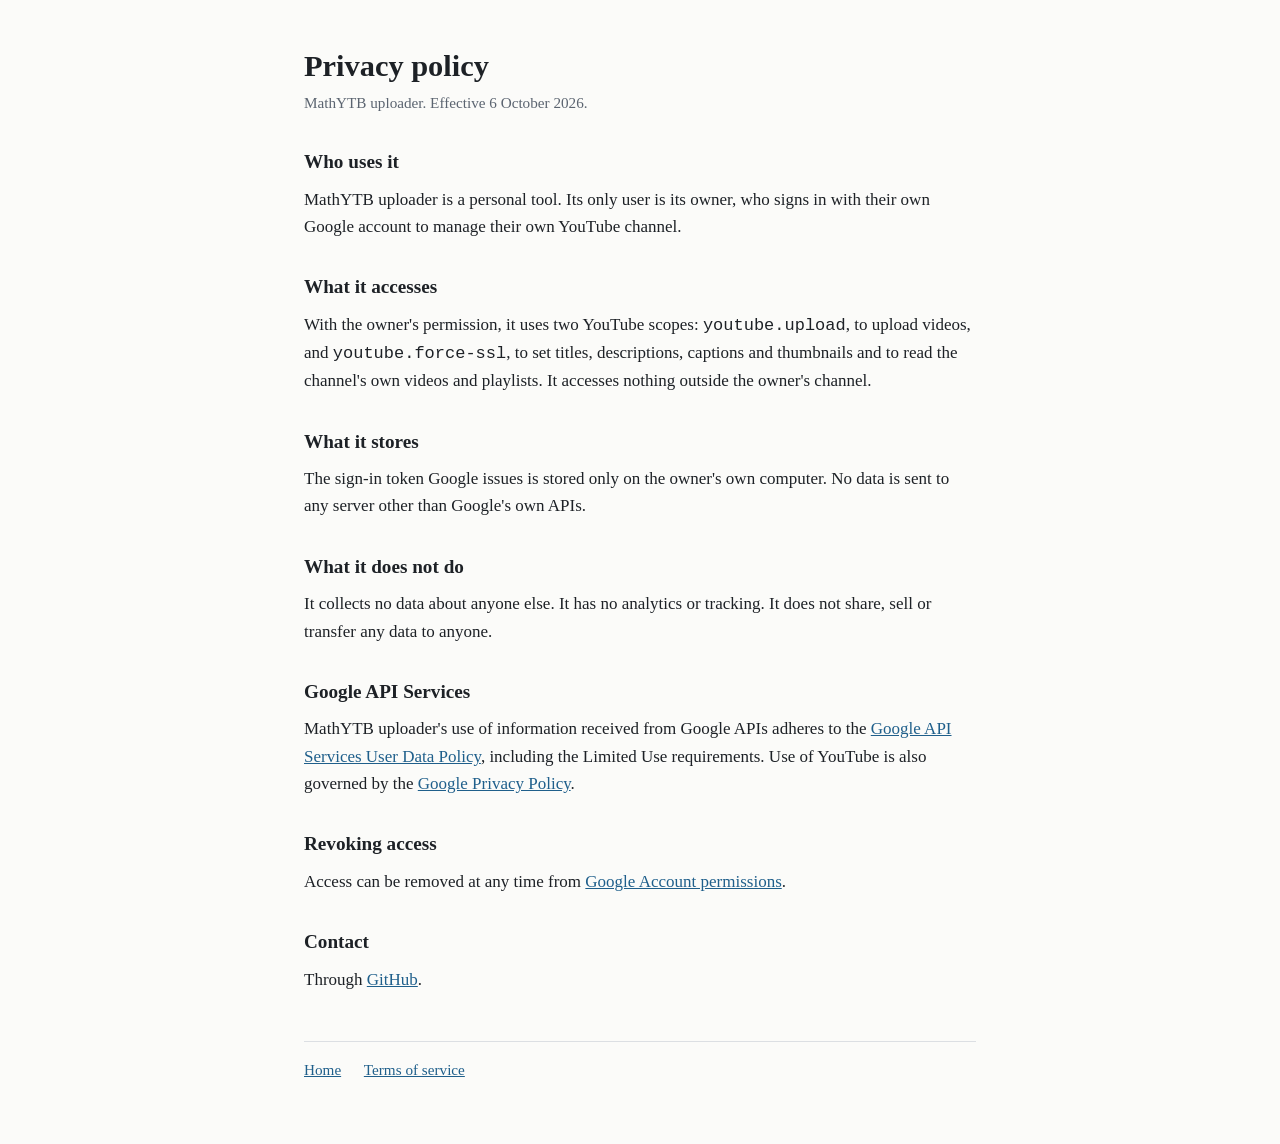
==== privacy.html @ 2e7f6f53 "Home, privacy policy and terms pages for the MathYTB uploader Co-Authored-By: Claude Opus 5.5 <norep" ====
<!doctype html>
<html lang="en">
<head>
<meta charset="utf-8">
<meta name="viewport" content="width=device-width, initial-scale=1">
<title>MathYTB uploader: privacy policy</title>
<link rel="stylesheet" href="style.css">
</head>
<body>
<main>
<h1>Privacy policy</h1>
<p class="meta">MathYTB uploader. Effective 6 October 2026.</p>

<h2>Who uses it</h2>
<p>MathYTB uploader is a personal tool. Its only user is its owner, who
signs in with their own Google account to manage their own YouTube
channel.</p>

<h2>What it accesses</h2>
<p>With the owner's permission, it uses two YouTube scopes:
<code>youtube.upload</code>, to upload videos, and
<code>youtube.force-ssl</code>, to set titles, descriptions, captions and
thumbnails and to read the channel's own videos and playlists. It
accesses nothing outside the owner's channel.</p>

<h2>What it stores</h2>
<p>The sign-in token Google issues is stored only on the owner's own
computer. No data is sent to any server other than Google's own APIs.</p>

<h2>What it does not do</h2>
<p>It collects no data about anyone else. It has no analytics or tracking.
It does not share, sell or transfer any data to anyone.</p>

<h2>Google API Services</h2>
<p>MathYTB uploader's use of information received from Google APIs
adheres to the
<a href="https://developers.google.com/terms/api-services-user-data-policy">Google
API Services User Data Policy</a>, including the Limited Use
requirements. Use of YouTube is also governed by the
<a href="https://policies.google.com/privacy">Google Privacy Policy</a>.</p>

<h2>Revoking access</h2>
<p>Access can be removed at any time from
<a href="https://myaccount.google.com/permissions">Google Account
permissions</a>.</p>

<h2>Contact</h2>
<p>Through <a href="https://github.com/yanghangAI">GitHub</a>.</p>

<nav>
  <a href="index.html">Home</a>
  <a href="terms.html">Terms of service</a>
</nav>
</main>
</body>
</html>
---- style.css ----
:root { --bg: #fbfbf9; --ink: #1d2126; --muted: #5b6470; --rule: #dcdfe3; --link: #1f5f8b; }
@media (prefers-color-scheme: dark) {
  :root { --bg: #15181c; --ink: #e3e6ea; --muted: #9aa3ae; --rule: #2c3138; --link: #8cc0e6; }
}
body { margin: 0; background: var(--bg); color: var(--ink);
       font: 17px/1.6 Georgia, "Times New Roman", serif; }
main { max-width: 42rem; margin: 0 auto; padding: 3rem 1rem 4rem; }
h1 { font-size: 1.9rem; line-height: 1.2; margin: 0 0 .4rem; }
h2 { font-size: 1.2rem; margin: 2rem 0 .4rem; }
p, li { margin: .5rem 0; }
.meta { color: var(--muted); font-size: .95rem; margin: 0 0 2rem; }
a { color: var(--link); }
nav { border-top: 1px solid var(--rule); margin-top: 3rem; padding-top: 1rem; font-size: .95rem; }
nav a { margin-right: 1.2rem; }
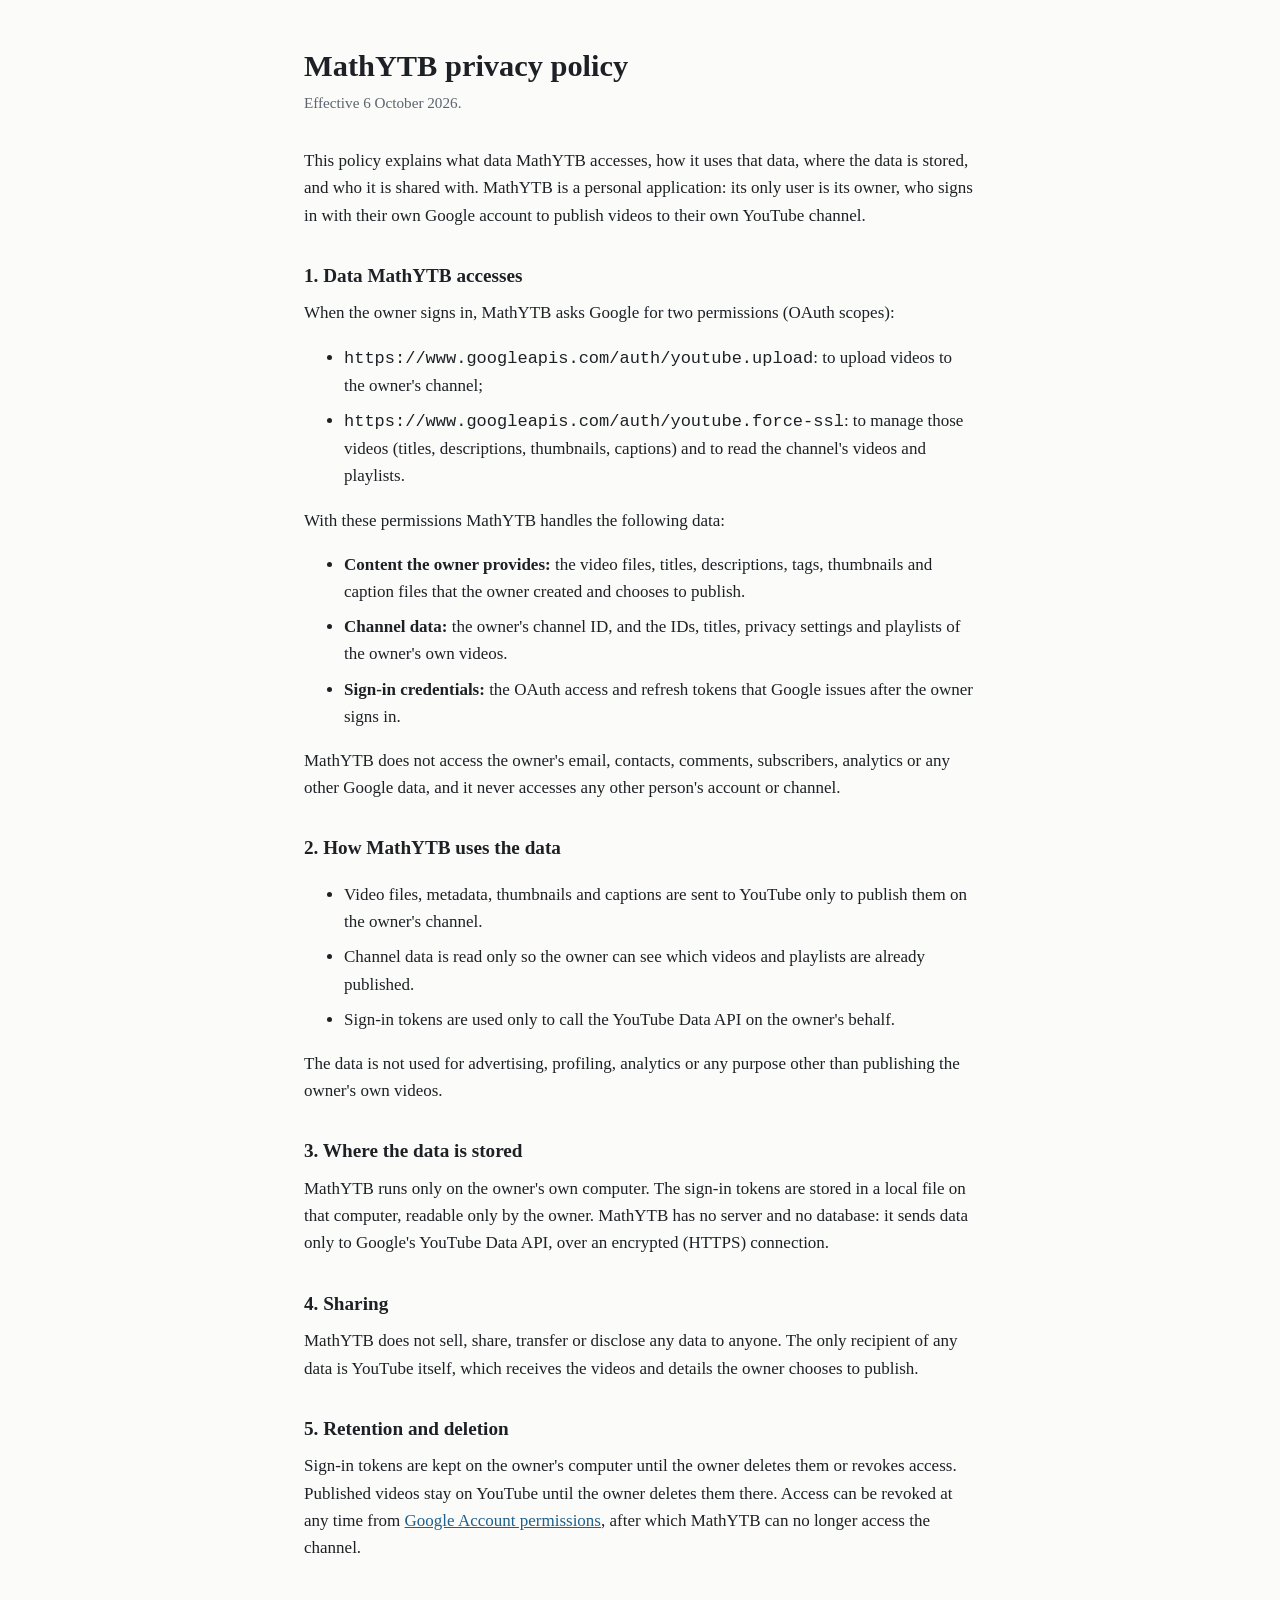
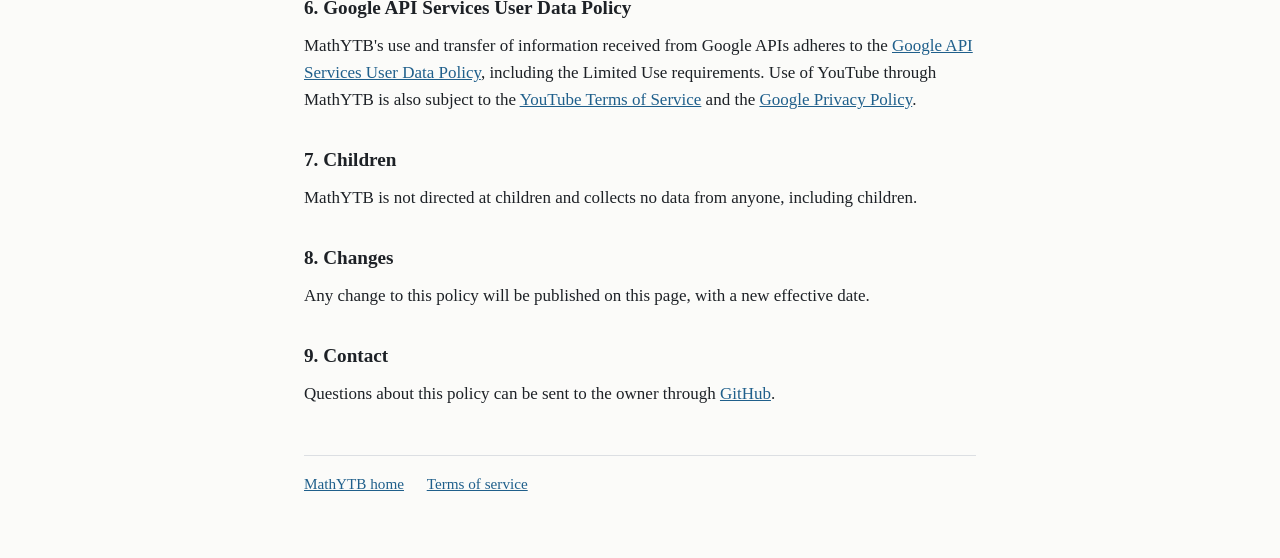
==== commit 84d638fe: "Name the app MathYTB, state its purpose, link the privacy policy, and detail data use Co-Authored-By" ====
--- a/privacy.html
+++ b/privacy.html
@@ -3,53 +3,98 @@
 <head>
 <meta charset="utf-8">
 <meta name="viewport" content="width=device-width, initial-scale=1">
-<title>MathYTB uploader: privacy policy</title>
+<title>MathYTB privacy policy</title>
 <link rel="stylesheet" href="style.css">
 </head>
 <body>
 <main>
-<h1>Privacy policy</h1>
-<p class="meta">MathYTB uploader. Effective 6 October 2026.</p>
+<h1>MathYTB privacy policy</h1>
+<p class="meta">Effective 6 October 2026.</p>
 
-<h2>Who uses it</h2>
-<p>MathYTB uploader is a personal tool. Its only user is its owner, who
-signs in with their own Google account to manage their own YouTube
-channel.</p>
+<p>This policy explains what data MathYTB accesses, how it uses that data,
+where the data is stored, and who it is shared with. MathYTB is a
+personal application: its only user is its owner, who signs in with their
+own Google account to publish videos to their own YouTube channel.</p>
 
-<h2>What it accesses</h2>
-<p>With the owner's permission, it uses two YouTube scopes:
-<code>youtube.upload</code>, to upload videos, and
-<code>youtube.force-ssl</code>, to set titles, descriptions, captions and
-thumbnails and to read the channel's own videos and playlists. It
-accesses nothing outside the owner's channel.</p>
+<h2>1. Data MathYTB accesses</h2>
+<p>When the owner signs in, MathYTB asks Google for two permissions
+(OAuth scopes):</p>
+<ul>
+  <li><code>https://www.googleapis.com/auth/youtube.upload</code>: to
+      upload videos to the owner's channel;</li>
+  <li><code>https://www.googleapis.com/auth/youtube.force-ssl</code>: to
+      manage those videos (titles, descriptions, thumbnails, captions) and
+      to read the channel's videos and playlists.</li>
+</ul>
+<p>With these permissions MathYTB handles the following data:</p>
+<ul>
+  <li><strong>Content the owner provides:</strong> the video files,
+      titles, descriptions, tags, thumbnails and caption files that the
+      owner created and chooses to publish.</li>
+  <li><strong>Channel data:</strong> the owner's channel ID, and the IDs,
+      titles, privacy settings and playlists of the owner's own videos.</li>
+  <li><strong>Sign-in credentials:</strong> the OAuth access and refresh
+      tokens that Google issues after the owner signs in.</li>
+</ul>
+<p>MathYTB does not access the owner's email, contacts, comments,
+subscribers, analytics or any other Google data, and it never accesses
+any other person's account or channel.</p>
 
-<h2>What it stores</h2>
-<p>The sign-in token Google issues is stored only on the owner's own
-computer. No data is sent to any server other than Google's own APIs.</p>
+<h2>2. How MathYTB uses the data</h2>
+<ul>
+  <li>Video files, metadata, thumbnails and captions are sent to YouTube
+      only to publish them on the owner's channel.</li>
+  <li>Channel data is read only so the owner can see which videos and
+      playlists are already published.</li>
+  <li>Sign-in tokens are used only to call the YouTube Data API on the
+      owner's behalf.</li>
+</ul>
+<p>The data is not used for advertising, profiling, analytics or any
+purpose other than publishing the owner's own videos.</p>
 
-<h2>What it does not do</h2>
-<p>It collects no data about anyone else. It has no analytics or tracking.
-It does not share, sell or transfer any data to anyone.</p>
+<h2>3. Where the data is stored</h2>
+<p>MathYTB runs only on the owner's own computer. The sign-in tokens are
+stored in a local file on that computer, readable only by the owner.
+MathYTB has no server and no database: it sends data only to Google's
+YouTube Data API, over an encrypted (HTTPS) connection.</p>
 
-<h2>Google API Services</h2>
-<p>MathYTB uploader's use of information received from Google APIs
+<h2>4. Sharing</h2>
+<p>MathYTB does not sell, share, transfer or disclose any data to anyone.
+The only recipient of any data is YouTube itself, which receives the
+videos and details the owner chooses to publish.</p>
+
+<h2>5. Retention and deletion</h2>
+<p>Sign-in tokens are kept on the owner's computer until the owner
+deletes them or revokes access. Published videos stay on YouTube until the
+owner deletes them there. Access can be revoked at any time from
+<a href="https://myaccount.google.com/permissions">Google Account
+permissions</a>, after which MathYTB can no longer access the channel.</p>
+
+<h2>6. Google API Services User Data Policy</h2>
+<p>MathYTB's use and transfer of information received from Google APIs
 adheres to the
 <a href="https://developers.google.com/terms/api-services-user-data-policy">Google
 API Services User Data Policy</a>, including the Limited Use
-requirements. Use of YouTube is also governed by the
-<a href="https://policies.google.com/privacy">Google Privacy Policy</a>.</p>
+requirements. Use of YouTube through MathYTB is also subject to the
+<a href="https://www.youtube.com/t/terms">YouTube Terms of Service</a> and
+the <a href="https://policies.google.com/privacy">Google Privacy
+Policy</a>.</p>
 
-<h2>Revoking access</h2>
-<p>Access can be removed at any time from
-<a href="https://myaccount.google.com/permissions">Google Account
-permissions</a>.</p>
+<h2>7. Children</h2>
+<p>MathYTB is not directed at children and collects no data from
+anyone, including children.</p>
 
-<h2>Contact</h2>
-<p>Through <a href="https://github.com/yanghangAI">GitHub</a>.</p>
+<h2>8. Changes</h2>
+<p>Any change to this policy will be published on this page, with a new
+effective date.</p>
+
+<h2>9. Contact</h2>
+<p>Questions about this policy can be sent to the owner through
+<a href="https://github.com/yanghangAI">GitHub</a>.</p>
 
 <nav>
-  <a href="index.html">Home</a>
-  <a href="terms.html">Terms of service</a>
+  <a href="https://yanghangai.github.io/mathytb/">MathYTB home</a>
+  <a href="https://yanghangai.github.io/mathytb/terms.html">Terms of service</a>
 </nav>
 </main>
 </body>
